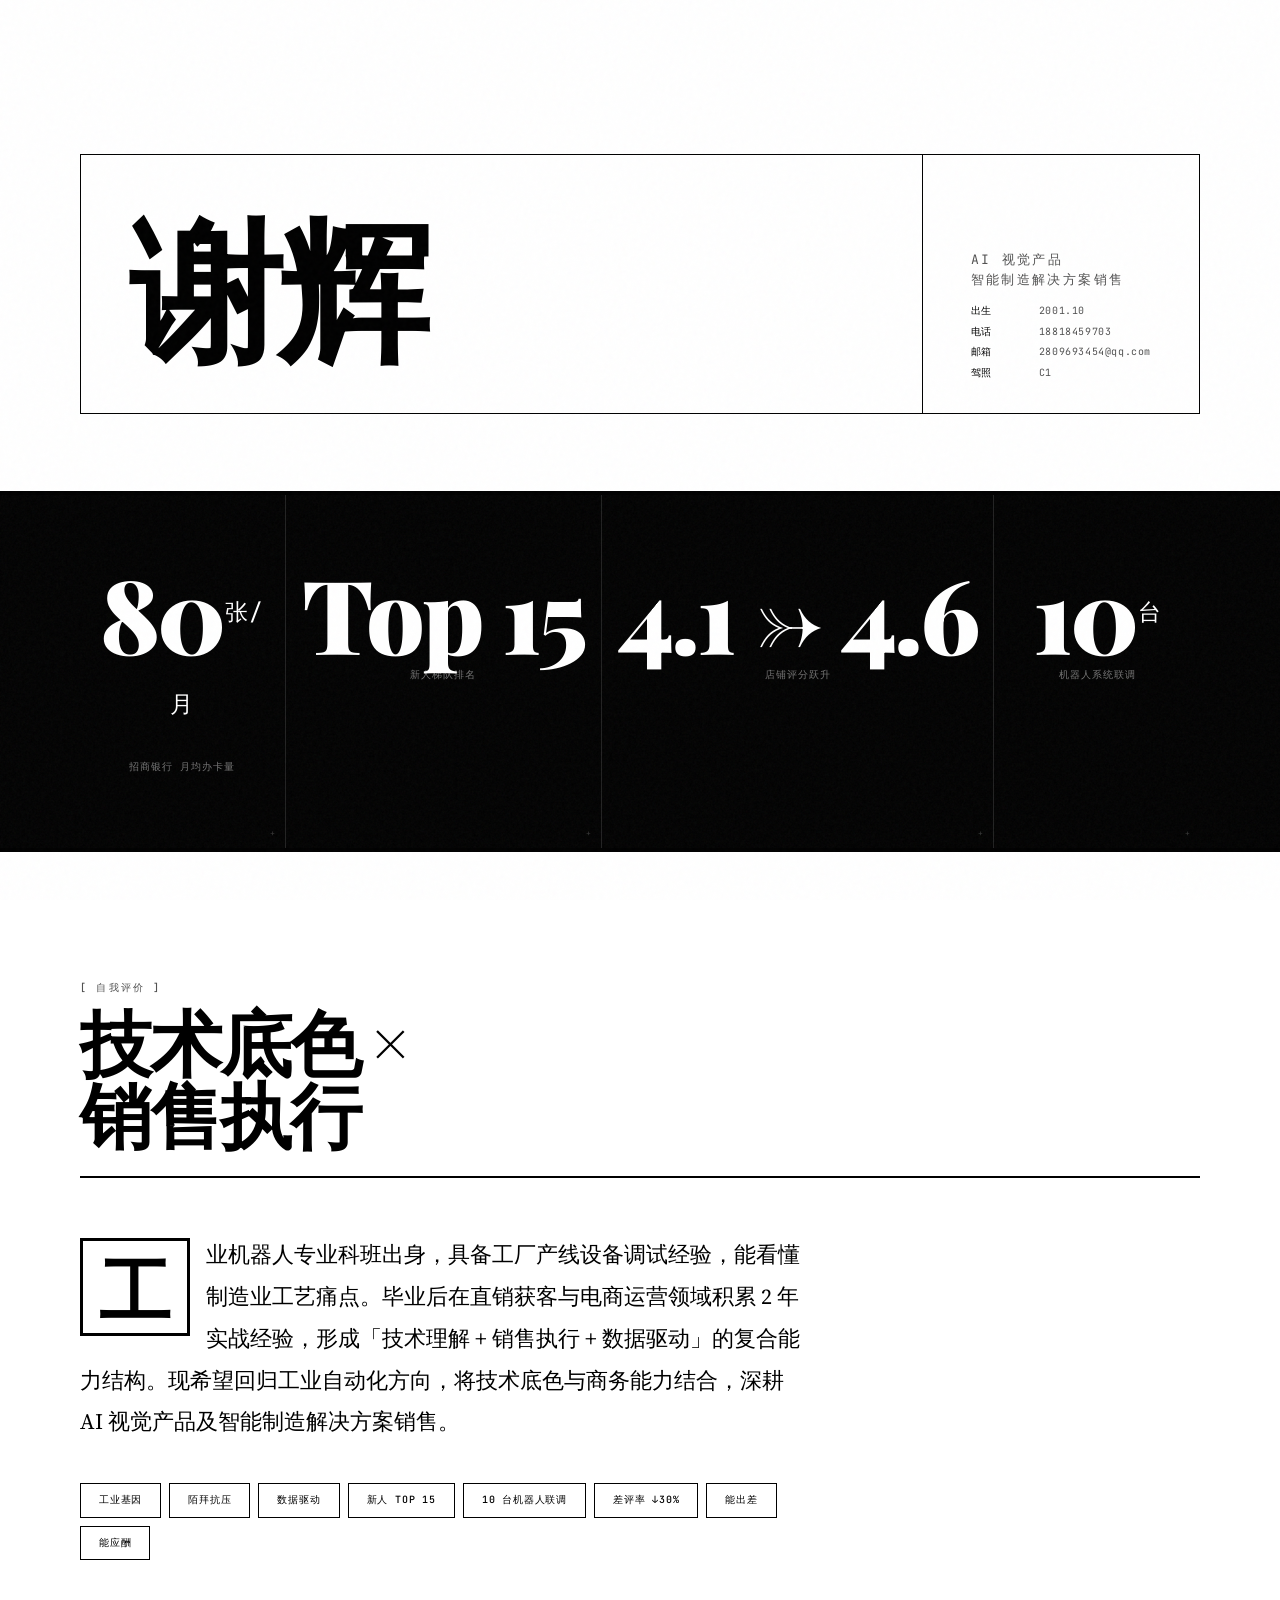
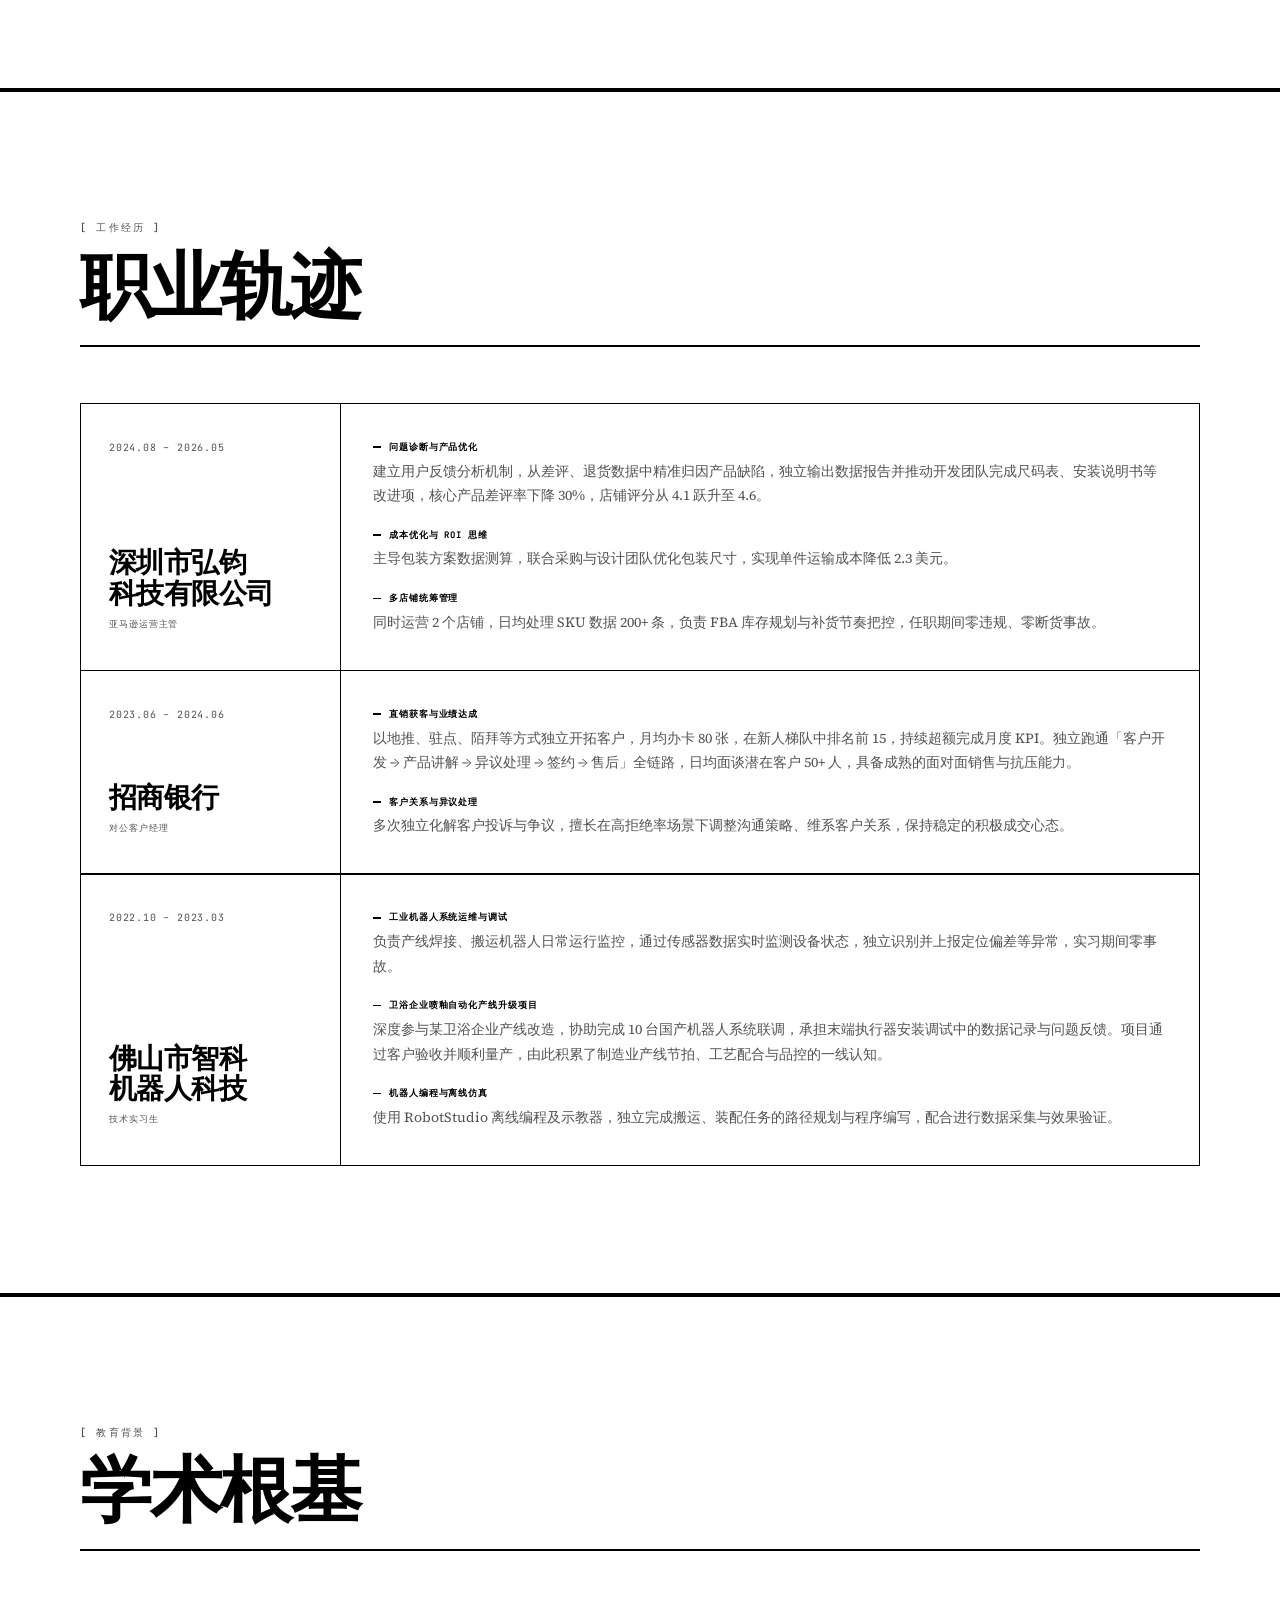
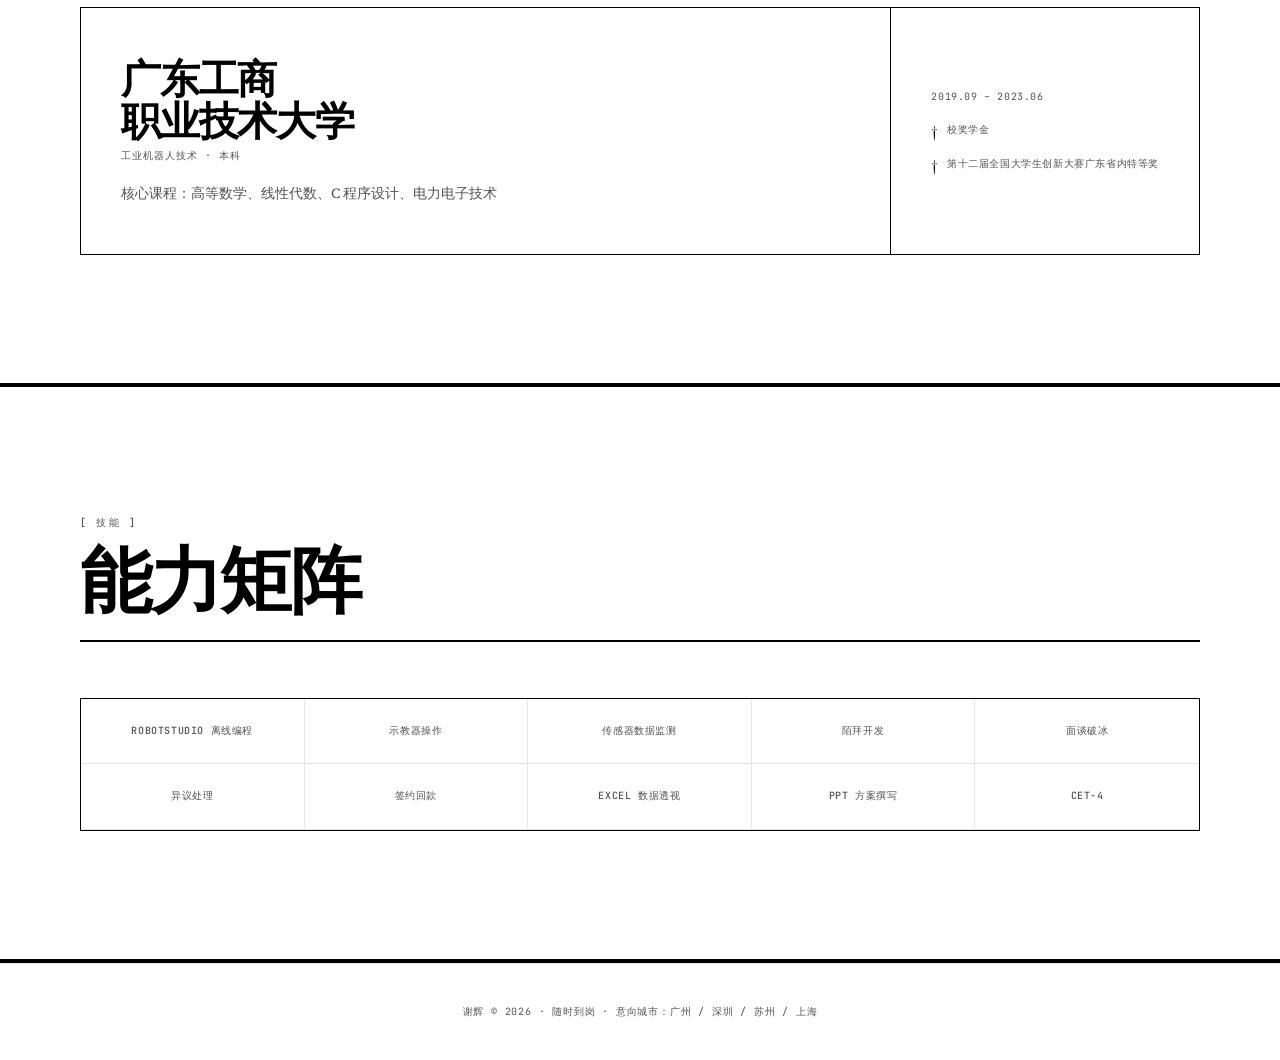
==== index.html @ 22ddda0a "Add portfolio site" ====
<!DOCTYPE html>
<html lang="zh-CN">
<head>
<meta charset="UTF-8">
<meta name="viewport" content="width=device-width, initial-scale=1.0">
<title>谢辉 — AI视觉产品 · 智能制造解决方案销售</title>
<meta name="description" content="谢辉 | 工业机器人技术专业，2年直销与电商运营经验，专注AI视觉产品及智能制造解决方案销售">
<link rel="preconnect" href="https://fonts.googleapis.com">
<link rel="preconnect" href="https://fonts.gstatic.com" crossorigin>
<link href="https://fonts.googleapis.com/css2?family=JetBrains+Mono:ital,wght@0,400;0,500;0,700;1,400&family=Playfair+Display:ital,wght@0,400;0,700;0,900;1,400;1,700;1,900&family=Source+Serif+4:ital,opsz,wght@0,8..60,400;0,8..60,600;0,8..60,700;1,8..60,400;1,8..60,700&display=swap" rel="stylesheet">
<style>
:root {
  --bg:        #FFFFFF;
  --fg:        #000000;
  --muted:     #F5F5F5;
  --muted-fg:  #525252;
  --border-lt: #E5E5E5;

  --font-display: "Playfair Display", Georgia, serif;
  --font-body:    "Source Serif 4", Georgia, serif;
  --font-mono:    "JetBrains Mono", monospace;

  --max-w: 76rem;
}

*, *::before, *::after { margin: 0; padding: 0; box-sizing: border-box; }

html { scroll-behavior: auto; background: var(--bg); }

body {
  font-family: var(--font-body);
  font-size: 16px;
  color: var(--fg);
  background: var(--bg);
  line-height: 1.65;
  -webkit-font-smoothing: antialiased;
  position: relative;
}

body::after {
  content: '';
  position: fixed;
  inset: 0;
  z-index: 99999;
  pointer-events: none;
  background-image: url("data:image/svg+xml,%3Csvg viewBox='0 0 256 256' xmlns='http://www.w3.org/2000/svg'%3E%3Cfilter id='n'%3E%3CfeTurbulence type='fractalNoise' baseFrequency='0.75' numOctaves='4' stitchTiles='stitch'/%3E%3C/filter%3E%3Crect width='100%25' height='100%25' filter='url(%23n)'/%3E%3C/svg%3E");
  opacity: 0.025;
}

.section-rule {
  border: none;
  height: 4px;
  background: var(--fg);
  margin: 0;
}

.container {
  max-width: var(--max-w);
  margin: 0 auto;
  padding: 0 clamp(20px, 4vw, 48px);
}

/* ============================================================
   HERO
   ============================================================ */
.hero {
  padding: clamp(80px, 12vw, 160px) 0 clamp(40px, 6vw, 80px);
  position: relative;
}

.hero-grid {
  display: grid;
  grid-template-columns: 1fr;
  gap: 0;
  align-items: end;
  border: 1px solid var(--fg);
}

@media (min-width: 768px) {
  .hero-grid { grid-template-columns: 1fr auto; }
}

.hero-name-block {
  padding: clamp(32px, 6vw, 64px) clamp(24px, 4vw, 48px);
  border-bottom: 1px solid var(--fg);
}

@media (min-width: 768px) {
  .hero-name-block {
    border-bottom: none;
    border-right: 1px solid var(--fg);
  }
}

.hero-name {
  font-family: var(--font-display);
  font-size: clamp(64px, 12vw, 180px);
  font-weight: 900;
  line-height: 0.85;
  letter-spacing: -0.04em;
  color: var(--fg);
}

.hero-meta-block {
  padding: clamp(20px, 3vw, 32px) clamp(24px, 4vw, 48px);
  display: flex;
  flex-direction: column;
  gap: 12px;
}

.hero-subtitle {
  font-family: var(--font-mono);
  font-size: clamp(11px, 1.2vw, 13px);
  font-weight: 400;
  letter-spacing: 0.18em;
  text-transform: uppercase;
  color: var(--muted-fg);
  line-height: 1.6;
}

.hero-contact-list {
  list-style: none;
  display: flex;
  flex-direction: column;
  gap: 4px;
  font-family: var(--font-mono);
  font-size: 10px;
  color: var(--muted-fg);
  letter-spacing: 0.06em;
}

.hero-contact-list li {
  display: flex;
  gap: 8px;
}

.hero-contact-list .label {
  color: var(--fg);
  font-weight: 500;
  min-width: 60px;
}

/* ============================================================
   INVERTED STATS
   ============================================================ */
.stats-section {
  background: var(--fg);
  color: #fff;
  position: relative;
  -webkit-print-color-adjust: exact;
  print-color-adjust: exact;
}

.stats-section::before {
  content: '';
  position: absolute;
  inset: 0;
  pointer-events: none;
  background-image: url("data:image/svg+xml,%3Csvg viewBox='0 0 256 256' xmlns='http://www.w3.org/2000/svg'%3E%3Cfilter id='n'%3E%3CfeTurbulence type='fractalNoise' baseFrequency='0.75' numOctaves='3' stitchTiles='stitch'/%3E%3C/filter%3E%3Crect width='100%25' height='100%25' filter='url(%23n)'/%3E%3C/svg%3E");
  opacity: 0.04;
}

.stats-section .container { position: relative; z-index: 1; }

.stats-grid {
  display: grid;
  grid-template-columns: 1fr 1fr;
}

@media (min-width: 768px) {
  .stats-grid { grid-template-columns: 1fr 1fr 1fr 1fr; }
}

.stat-cell {
  text-align: center;
  padding: clamp(40px, 8vw, 72px) 16px;
  border-right: 1px solid rgba(255,255,255,0.12);
  border-bottom: 1px solid rgba(255,255,255,0.12);
  position: relative;
}

.stat-cell:nth-child(2n) { border-right: none; }
@media (min-width: 768px) {
  .stat-cell:nth-child(2n) { border-right: 1px solid rgba(255,255,255,0.12); }
  .stat-cell:nth-child(4n) { border-right: none; }
}

.stat-cell:nth-child(n+3) { border-bottom: none; }
@media (min-width: 768px) {
  .stat-cell { border-bottom: none; }
}

.stat-value {
  font-family: var(--font-display);
  font-size: clamp(48px, 8vw, 120px);
  font-weight: 900;
  line-height: 0.9;
  letter-spacing: -0.03em;
}

.stat-value .unit {
  font-family: var(--font-mono);
  font-size: 0.22em;
  font-weight: 400;
  letter-spacing: 0.05em;
  vertical-align: super;
  margin-left: 2px;
}

.stat-label {
  font-family: var(--font-mono);
  font-size: 10px;
  letter-spacing: 0.1em;
  text-transform: uppercase;
  color: rgba(255,255,255,0.45);
  margin-top: 8px;
}

.stat-cell::after {
  content: '+';
  position: absolute;
  bottom: 8px;
  right: 10px;
  font-family: var(--font-mono);
  font-size: 8px;
  color: rgba(255,255,255,0.2);
}

/* ============================================================
   SECTION TITLES
   ============================================================ */
.section-kicker {
  font-family: var(--font-mono);
  font-size: 10px;
  font-weight: 500;
  letter-spacing: 0.22em;
  text-transform: uppercase;
  color: var(--muted-fg);
  margin-bottom: 8px;
}

.section-headline {
  font-family: var(--font-display);
  font-size: clamp(36px, 6vw, 72px);
  font-weight: 900;
  line-height: 1;
  letter-spacing: -0.03em;
  margin-bottom: clamp(32px, 5vw, 56px);
  padding-bottom: clamp(16px, 3vw, 28px);
  border-bottom: 2px solid var(--fg);
}

/* ============================================================
   SELF-EVALUATION
   ============================================================ */
.about-section {
  padding: clamp(60px, 10vw, 140px) 0;
  position: relative;
}

.about-text {
  font-family: var(--font-body);
  font-size: clamp(18px, 2.5vw, 22px);
  line-height: 1.9;
  max-width: 720px;
}

.boxed-dropcap::first-letter {
  float: left;
  font-family: var(--font-display);
  font-size: 72px;
  font-weight: 900;
  line-height: 1;
  padding: 10px 16px;
  margin-right: 16px;
  margin-top: 4px;
  margin-bottom: 0;
  border: 3px solid var(--fg);
  color: var(--fg);
  background: var(--bg);
}

.tag-grid {
  display: flex;
  flex-wrap: wrap;
  gap: 8px;
  margin-top: 40px;
  max-width: 720px;
}

.tag {
  font-family: var(--font-mono);
  font-size: 10px;
  font-weight: 500;
  letter-spacing: 0.08em;
  text-transform: uppercase;
  padding: 8px 18px;
  border: 1.5px solid var(--fg);
  color: var(--fg);
  background: var(--bg);
  border-radius: 0;
  transition: background 100ms, color 100ms;
  cursor: default;
}

.tag:hover {
  background: var(--fg);
  color: var(--bg);
}

/* ============================================================
   WORK EXPERIENCE
   ============================================================ */
.exp-section {
  padding: clamp(60px, 10vw, 140px) 0;
}

.exp-grid { display: flex; flex-direction: column; }

.exp-card {
  display: grid;
  grid-template-columns: 1fr;
  border: 1.5px solid var(--fg);
  margin-bottom: -1.5px;
  transition: background 100ms, color 100ms;
  cursor: default;
}

@media (min-width: 768px) {
  .exp-card { grid-template-columns: 200px 1fr; }
}

@media (min-width: 1024px) {
  .exp-card { grid-template-columns: 260px 1fr; }
}

.exp-card:hover {
  background: var(--fg);
  color: var(--bg);
}

.exp-sidebar {
  padding: clamp(24px, 4vw, 36px) clamp(20px, 3vw, 28px);
  border-bottom: 1.5px solid var(--fg);
  display: flex;
  flex-direction: column;
  justify-content: space-between;
  gap: 12px;
  transition: background 100ms, color 100ms, border-color 100ms;
}

@media (min-width: 768px) {
  .exp-sidebar {
    border-bottom: none;
    border-right: 1.5px solid var(--fg);
  }
}

.exp-card:hover .exp-sidebar {
  background: var(--fg);
  color: var(--bg);
  border-right-color: var(--bg);
}

.exp-date {
  font-family: var(--font-mono);
  font-size: 10px;
  letter-spacing: 0.08em;
  color: var(--muted-fg);
  transition: color 100ms;
}

.exp-card:hover .exp-date { color: var(--bg); }

.exp-company-name {
  font-family: var(--font-display);
  font-size: clamp(20px, 2.5vw, 28px);
  font-weight: 700;
  line-height: 1.1;
  letter-spacing: -0.02em;
  transition: color 100ms;
}

.exp-card:hover .exp-company-name { color: var(--bg); }

.exp-role-tag {
  font-family: var(--font-mono);
  font-size: 9px;
  font-weight: 500;
  letter-spacing: 0.1em;
  text-transform: uppercase;
  color: var(--muted-fg);
  transition: color 100ms;
}

.exp-card:hover .exp-role-tag { color: var(--bg); }

.exp-body {
  padding: clamp(24px, 4vw, 36px) clamp(20px, 3vw, 32px);
  display: flex;
  flex-direction: column;
  gap: 20px;
}

.exp-block-label {
  font-family: var(--font-mono);
  font-size: 9px;
  font-weight: 700;
  letter-spacing: 0.1em;
  text-transform: uppercase;
  color: var(--fg);
  margin-bottom: 4px;
  display: flex;
  align-items: center;
  gap: 8px;
  transition: color 100ms;
}

.exp-block-label::before {
  content: '';
  display: inline-block;
  width: 8px;
  height: 1.5px;
  background: var(--fg);
  transition: background 100ms;
}

.exp-card:hover .exp-block-label,
.exp-card:hover .exp-block-label::before {
  color: var(--bg);
  background: var(--bg);
}

.exp-block-text {
  font-family: var(--font-body);
  font-size: 14px;
  line-height: 1.75;
  color: var(--muted-fg);
  transition: color 100ms;
}

.exp-card:hover .exp-block-text { color: var(--bg); }

/* ============================================================
   EDUCATION
   ============================================================ */
.edu-section {
  padding: clamp(60px, 10vw, 140px) 0;
  position: relative;
}

.edu-card {
  border: 1.5px solid var(--fg);
  display: grid;
  grid-template-columns: 1fr;
}

@media (min-width: 768px) {
  .edu-card { grid-template-columns: 1fr auto; }
}

.edu-body {
  padding: clamp(28px, 5vw, 48px) clamp(24px, 4vw, 40px);
}

.edu-school {
  font-family: var(--font-display);
  font-size: clamp(24px, 4vw, 40px);
  font-weight: 900;
  line-height: 1.05;
  letter-spacing: -0.03em;
}

.edu-major-tag {
  font-family: var(--font-mono);
  font-size: 10px;
  font-weight: 500;
  letter-spacing: 0.1em;
  text-transform: uppercase;
  color: var(--muted-fg);
  margin-top: 8px;
}

.edu-details {
  font-family: var(--font-body);
  font-size: 14px;
  color: var(--muted-fg);
  margin-top: 16px;
  line-height: 1.8;
}

.edu-sidebar {
  padding: clamp(28px, 5vw, 48px) clamp(24px, 4vw, 40px);
  border-top: 1.5px solid var(--fg);
  display: flex;
  flex-direction: column;
  justify-content: center;
  gap: 16px;
  font-family: var(--font-mono);
  font-size: 10px;
  letter-spacing: 0.06em;
  color: var(--muted-fg);
}

@media (min-width: 768px) {
  .edu-sidebar {
    border-top: none;
    border-left: 1.5px solid var(--fg);
  }
}

.edu-sidebar .honor {
  display: flex;
  align-items: flex-start;
  gap: 8px;
}

.edu-sidebar .honor::before {
  content: '\2020';
  font-family: var(--font-display);
  font-size: 18px;
  font-weight: 700;
  color: var(--fg);
  line-height: 1;
}

/* ============================================================
   SKILLS
   ============================================================ */
.skills-section {
  padding: clamp(60px, 10vw, 140px) 0;
}

.skills-matrix {
  display: grid;
  grid-template-columns: 1fr 1fr;
  border: 1.5px solid var(--fg);
}

@media (min-width: 640px) {
  .skills-matrix { grid-template-columns: 1fr 1fr 1fr; }
}

@media (min-width: 1024px) {
  .skills-matrix { grid-template-columns: 1fr 1fr 1fr 1fr 1fr; }
}

.skill-item {
  font-family: var(--font-mono);
  font-size: 10px;
  font-weight: 500;
  letter-spacing: 0.06em;
  text-transform: uppercase;
  text-align: center;
  padding: clamp(16px, 3vw, 24px) 8px;
  border-right: 1px solid var(--border-lt);
  border-bottom: 1px solid var(--border-lt);
  transition: background 100ms, color 100ms;
  cursor: default;
  color: var(--muted-fg);
}

.skill-item:nth-child(2n) { border-right: none; }
@media (min-width: 640px) {
  .skill-item:nth-child(2n) { border-right: 1px solid var(--border-lt); }
  .skill-item:nth-child(3n) { border-right: none; }
}
@media (min-width: 1024px) {
  .skill-item:nth-child(3n) { border-right: 1px solid var(--border-lt); }
  .skill-item:nth-child(5n) { border-right: none; }
}

.skill-item:hover {
  background: var(--fg);
  color: var(--bg);
}

/* ============================================================
   FOOTER
   ============================================================ */
.site-footer {
  padding: clamp(24px, 4vw, 40px) 0;
  text-align: center;
  font-family: var(--font-mono);
  font-size: 10px;
  color: var(--muted-fg);
  letter-spacing: 0.08em;
  border-top: 1px solid var(--border-lt);
}

/* ============================================================
   RESPONSIVE
   ============================================================ */
@media (max-width: 767px) {
  .hero-name { font-size: clamp(48px, 16vw, 80px); }
  .stat-value { font-size: clamp(36px, 10vw, 56px); }
  .section-headline { font-size: clamp(28px, 8vw, 48px); }
  .boxed-dropcap::first-letter { font-size: 52px; padding: 6px 12px; }
}

/* ============================================================
   FOCUS STATES
   ============================================================ */
a:focus-visible,
button:focus-visible {
  outline: 3px solid var(--fg);
  outline-offset: 3px;
}

/* ============================================================
   PRINT
   ============================================================ */
@media print {
  @page { margin: 14mm 12mm; size: A4; }

  body { font-size: 10px; line-height: 1.5; }
  body::after { display: none; }
  .stats-section::before { display: none; }
  .stats-section { background: #000; color: #fff; -webkit-print-color-adjust: exact; print-color-adjust: exact; }

  .hero { padding: 16px 0; }
  .hero-name { font-size: 42px; }
  .hero-grid { border: 1px solid #000; }
  .hero-subtitle { font-size: 9px; }

  section { padding: 16px 0; }
  .section-rule { height: 2px; }
  .section-headline { font-size: 24px; margin-bottom: 16px; padding-bottom: 8px; }

  .stat-value { font-size: 32px !important; }
  .stat-cell { padding: 16px 8px; }
  .stat-label { font-size: 7px; }

  .about-text { font-size: 12px; max-width: 100%; }
  .boxed-dropcap::first-letter { font-size: 36px; padding: 5px 8px; }

  .exp-card { grid-template-columns: 160px 1fr; }
  .exp-sidebar { padding: 14px; }
  .exp-body { padding: 14px; gap: 10px; }
  .exp-company-name { font-size: 16px; }
  .exp-block-text { font-size: 10px; }
  .exp-block-label { font-size: 7px; }
  .exp-date { font-size: 8px; }

  .edu-card { grid-template-columns: 1fr auto; }
  .edu-body { padding: 14px; }
  .edu-school { font-size: 20px; }
  .edu-details { font-size: 10px; }
  .edu-sidebar { padding: 14px; font-size: 8px; }

  .skills-matrix { grid-template-columns: repeat(5, 1fr); }
  .skill-item { font-size: 7px; padding: 8px 4px; }

  .site-footer { padding: 10px 0; font-size: 7px; }

  .exp-card, .edu-card, .hero-grid, .stat-cell { page-break-inside: avoid; }
  .section-rule { page-break-after: avoid; }

  .exp-card:hover, .exp-card:hover * { background: #fff; color: #000; }
  .tag:hover { background: #fff; color: #000; }
  .skill-item:hover { background: #fff; color: #525252; }
  .exp-card:hover .exp-block-label::before { background: #000; }
}
</style>
</head>
<body>

<header class="hero">
  <div class="container">
    <div class="hero-grid">
      <div class="hero-name-block">
        <h1 class="hero-name">谢辉</h1>
      </div>
      <div class="hero-meta-block">
        <p class="hero-subtitle">AI 视觉产品<br>智能制造解决方案销售</p>
        <ul class="hero-contact-list">
          <li><span class="label">出生</span> 2001.10</li>
          <li><span class="label">电话</span> 18818459703</li>
          <li><span class="label">邮箱</span> 2809693454@qq.com</li>
          <li><span class="label">驾照</span> C1</li>
        </ul>
      </div>
    </div>
  </div>
</header>

<hr class="section-rule">

<section class="stats-section">
  <div class="container">
    <div class="stats-grid">
      <div class="stat-cell">
        <div class="stat-value">80<span class="unit">张/月</span></div>
        <div class="stat-label">招商银行 月均办卡量</div>
      </div>
      <div class="stat-cell">
        <div class="stat-value">Top&nbsp;15</div>
        <div class="stat-label">新人梯队排名</div>
      </div>
      <div class="stat-cell">
        <div class="stat-value">4.1&nbsp;&rarr;&nbsp;4.6</div>
        <div class="stat-label">店铺评分跃升</div>
      </div>
      <div class="stat-cell">
        <div class="stat-value">10<span class="unit">台</span></div>
        <div class="stat-label">机器人系统联调</div>
      </div>
    </div>
  </div>
</section>

<hr class="section-rule">

<section class="about-section">
  <div class="container">
    <div class="section-kicker">[ 自我评价 ]</div>
    <h2 class="section-headline">技术底色 &times;<br>销售执行</h2>
    <p class="about-text boxed-dropcap">
      工业机器人专业科班出身，具备工厂产线设备调试经验，能看懂制造业工艺痛点。毕业后在直销获客与电商运营领域积累 2 年实战经验，形成「技术理解 + 销售执行 + 数据驱动」的复合能力结构。现希望回归工业自动化方向，将技术底色与商务能力结合，深耕 AI 视觉产品及智能制造解决方案销售。
    </p>
    <div class="tag-grid">
      <span class="tag">工业基因</span>
      <span class="tag">陌拜抗压</span>
      <span class="tag">数据驱动</span>
      <span class="tag">新人 Top 15</span>
      <span class="tag">10 台机器人联调</span>
      <span class="tag">差评率 &darr;30%</span>
      <span class="tag">能出差</span>
      <span class="tag">能应酬</span>
    </div>
  </div>
</section>

<hr class="section-rule">

<section class="exp-section">
  <div class="container">
    <div class="section-kicker">[ 工作经历 ]</div>
    <h2 class="section-headline">职业轨迹</h2>
    <div class="exp-grid">

      <article class="exp-card">
        <div class="exp-sidebar">
          <span class="exp-date">2024.08 &ndash; 2026.05</span>
          <div>
            <h3 class="exp-company-name">深圳市弘钧<br>科技有限公司</h3>
            <span class="exp-role-tag">亚马逊运营主管</span>
          </div>
        </div>
        <div class="exp-body">
          <div class="exp-block">
            <div class="exp-block-label">问题诊断与产品优化</div>
            <p class="exp-block-text">建立用户反馈分析机制，从差评、退货数据中精准归因产品缺陷，独立输出数据报告并推动开发团队完成尺码表、安装说明书等改进项，核心产品差评率下降 30%，店铺评分从 4.1 跃升至 4.6。</p>
          </div>
          <div class="exp-block">
            <div class="exp-block-label">成本优化与 ROI 思维</div>
            <p class="exp-block-text">主导包装方案数据测算，联合采购与设计团队优化包装尺寸，实现单件运输成本降低 2.3 美元。</p>
          </div>
          <div class="exp-block">
            <div class="exp-block-label">多店铺统筹管理</div>
            <p class="exp-block-text">同时运营 2 个店铺，日均处理 SKU 数据 200+ 条，负责 FBA 库存规划与补货节奏把控，任职期间零违规、零断货事故。</p>
          </div>
        </div>
      </article>

      <article class="exp-card">
        <div class="exp-sidebar">
          <span class="exp-date">2023.06 &ndash; 2024.06</span>
          <div>
            <h3 class="exp-company-name">招商银行</h3>
            <span class="exp-role-tag">对公客户经理</span>
          </div>
        </div>
        <div class="exp-body">
          <div class="exp-block">
            <div class="exp-block-label">直销获客与业绩达成</div>
            <p class="exp-block-text">以地推、驻点、陌拜等方式独立开拓客户，月均办卡 80 张，在新人梯队中排名前 15，持续超额完成月度 KPI。独立跑通「客户开发 &rarr; 产品讲解 &rarr; 异议处理 &rarr; 签约 &rarr; 售后」全链路，日均面谈潜在客户 50+ 人，具备成熟的面对面销售与抗压能力。</p>
          </div>
          <div class="exp-block">
            <div class="exp-block-label">客户关系与异议处理</div>
            <p class="exp-block-text">多次独立化解客户投诉与争议，擅长在高拒绝率场景下调整沟通策略、维系客户关系，保持稳定的积极成交心态。</p>
          </div>
        </div>
      </article>

      <article class="exp-card">
        <div class="exp-sidebar">
          <span class="exp-date">2022.10 &ndash; 2023.03</span>
          <div>
            <h3 class="exp-company-name">佛山市智科<br>机器人科技</h3>
            <span class="exp-role-tag">技术实习生</span>
          </div>
        </div>
        <div class="exp-body">
          <div class="exp-block">
            <div class="exp-block-label">工业机器人系统运维与调试</div>
            <p class="exp-block-text">负责产线焊接、搬运机器人日常运行监控，通过传感器数据实时监测设备状态，独立识别并上报定位偏差等异常，实习期间零事故。</p>
          </div>
          <div class="exp-block">
            <div class="exp-block-label">卫浴企业喷釉自动化产线升级项目</div>
            <p class="exp-block-text">深度参与某卫浴企业产线改造，协助完成 10 台国产机器人系统联调，承担末端执行器安装调试中的数据记录与问题反馈。项目通过客户验收并顺利量产，由此积累了制造业产线节拍、工艺配合与品控的一线认知。</p>
          </div>
          <div class="exp-block">
            <div class="exp-block-label">机器人编程与离线仿真</div>
            <p class="exp-block-text">使用 RobotStudio 离线编程及示教器，独立完成搬运、装配任务的路径规划与程序编写，配合进行数据采集与效果验证。</p>
          </div>
        </div>
      </article>

    </div>
  </div>
</section>

<hr class="section-rule">

<section class="edu-section">
  <div class="container">
    <div class="section-kicker">[ 教育背景 ]</div>
    <h2 class="section-headline">学术根基</h2>
    <div class="edu-card">
      <div class="edu-body">
        <h3 class="edu-school">广东工商<br>职业技术大学</h3>
        <p class="edu-major-tag">工业机器人技术 &middot; 本科</p>
        <p class="edu-details">
          核心课程：高等数学、线性代数、C 程序设计、电力电子技术
        </p>
      </div>
      <div class="edu-sidebar">
        <span>2019.09 &ndash; 2023.06</span>
        <div class="honor">校奖学金</div>
        <div class="honor">第十二届全国大学生创新大赛广东省内特等奖</div>
      </div>
    </div>
  </div>
</section>

<hr class="section-rule">

<section class="skills-section">
  <div class="container">
    <div class="section-kicker">[ 技能 ]</div>
    <h2 class="section-headline">能力矩阵</h2>
    <div class="skills-matrix">
      <span class="skill-item">RobotStudio 离线编程</span>
      <span class="skill-item">示教器操作</span>
      <span class="skill-item">传感器数据监测</span>
      <span class="skill-item">陌拜开发</span>
      <span class="skill-item">面谈破冰</span>
      <span class="skill-item">异议处理</span>
      <span class="skill-item">签约回款</span>
      <span class="skill-item">Excel 数据透视</span>
      <span class="skill-item">PPT 方案撰写</span>
      <span class="skill-item">CET-4</span>
    </div>
  </div>
</section>

<hr class="section-rule">

<footer class="site-footer">
  <div class="container">
    谢辉 &copy; 2026 &middot; 随时到岗 &middot; 意向城市：广州 / 深圳 / 苏州 / 上海
  </div>
</footer>

</body>
</html>
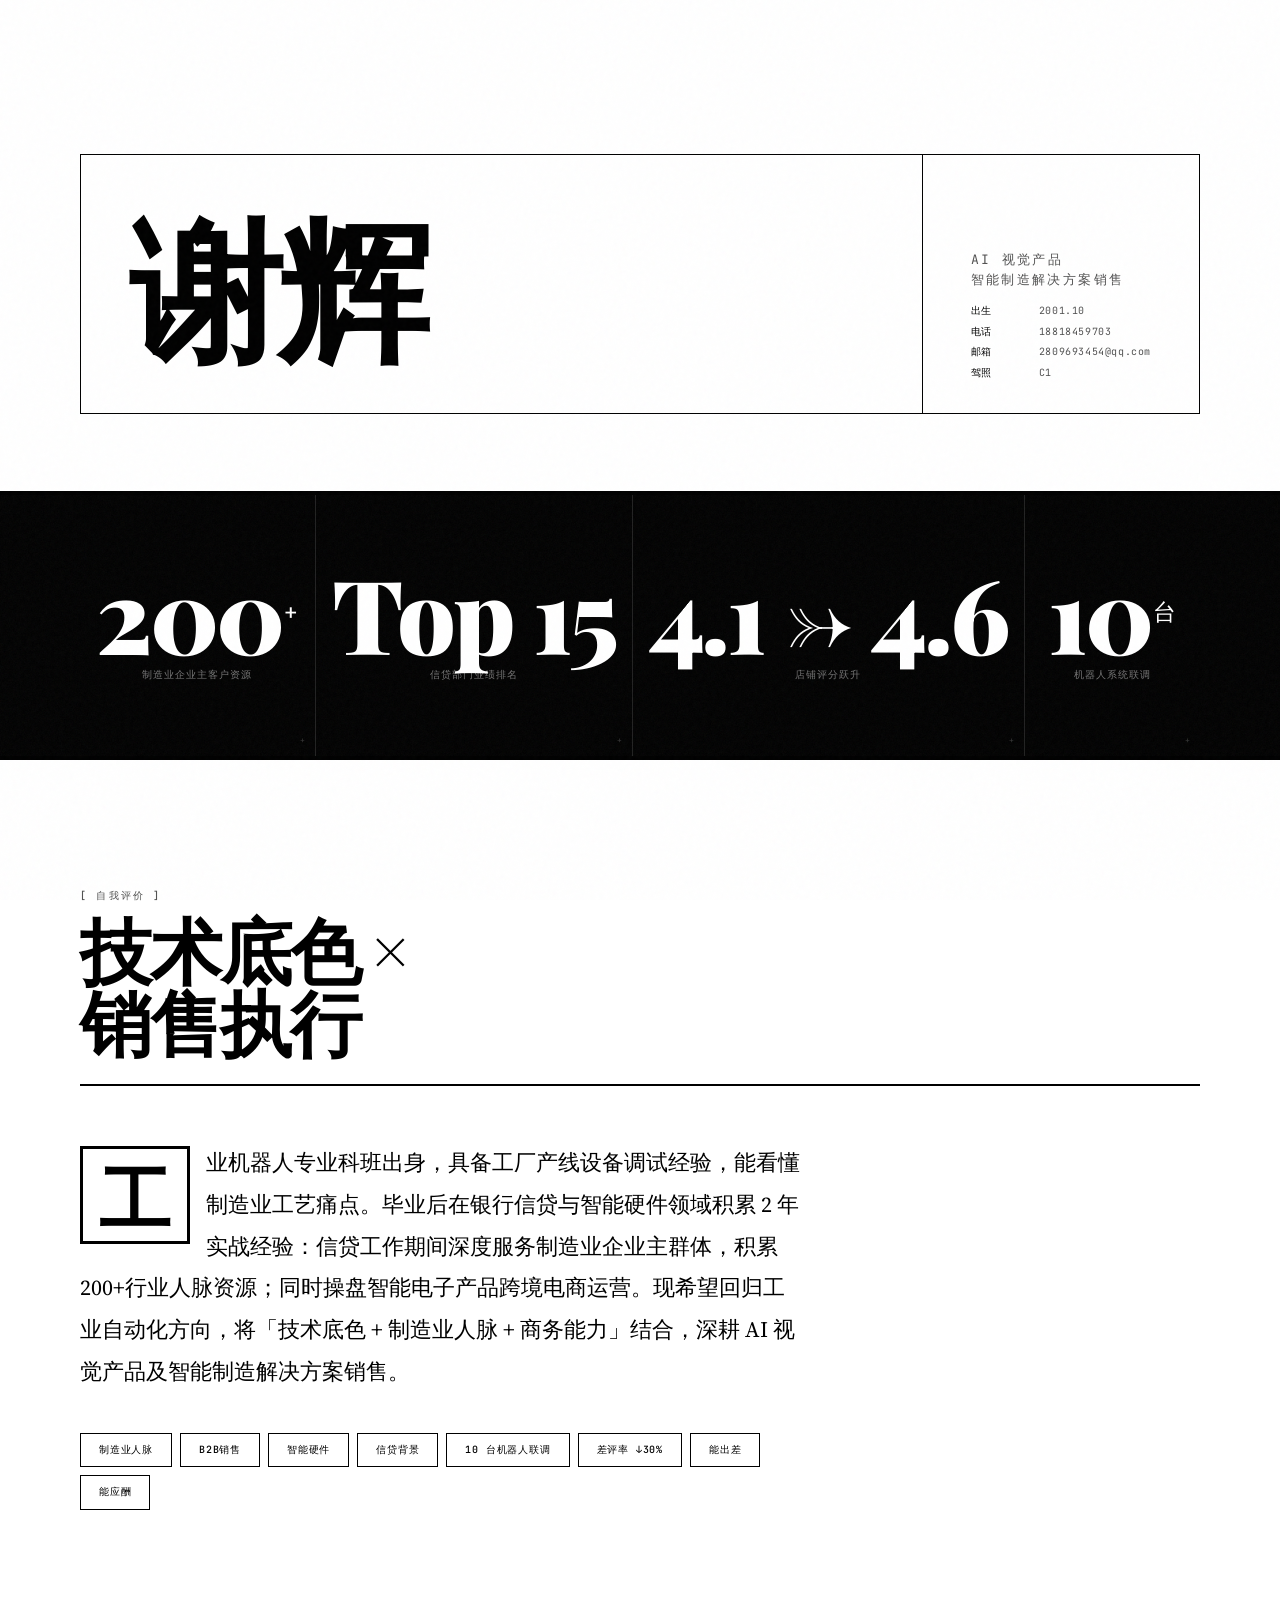
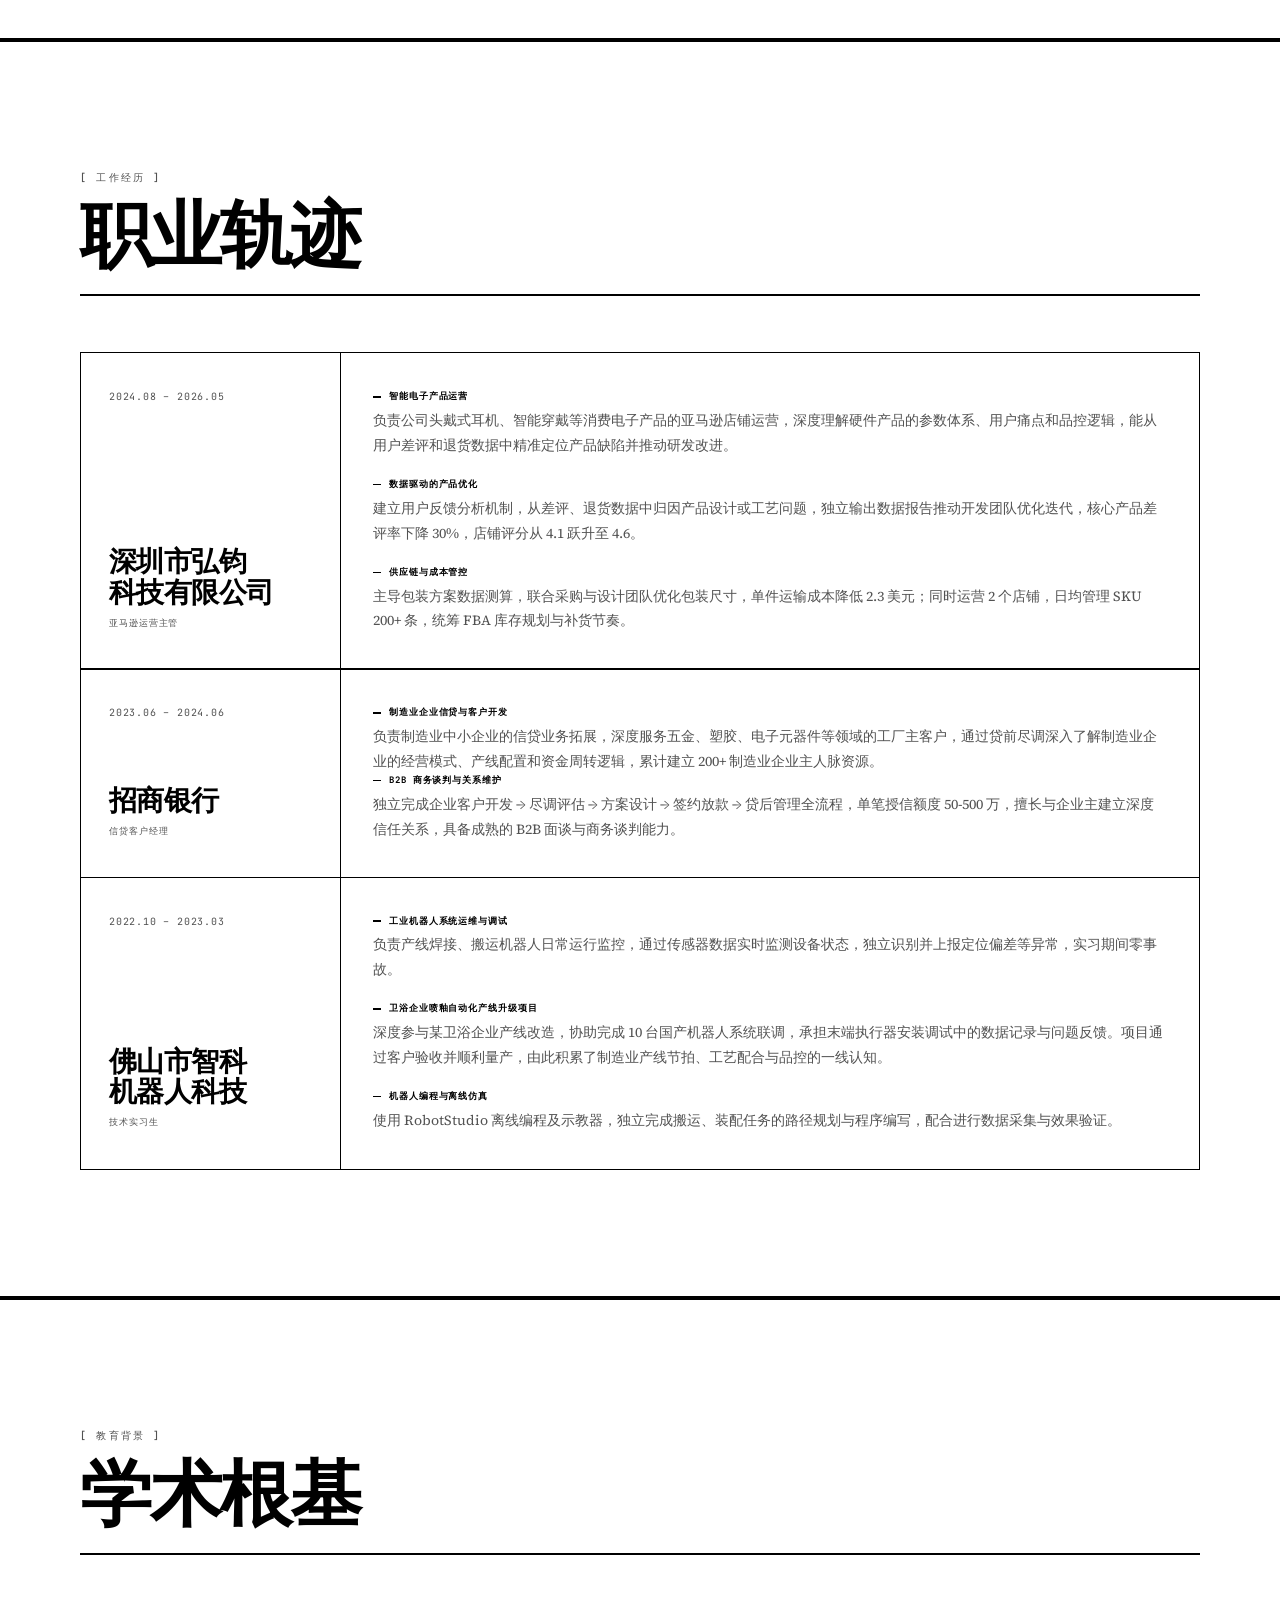
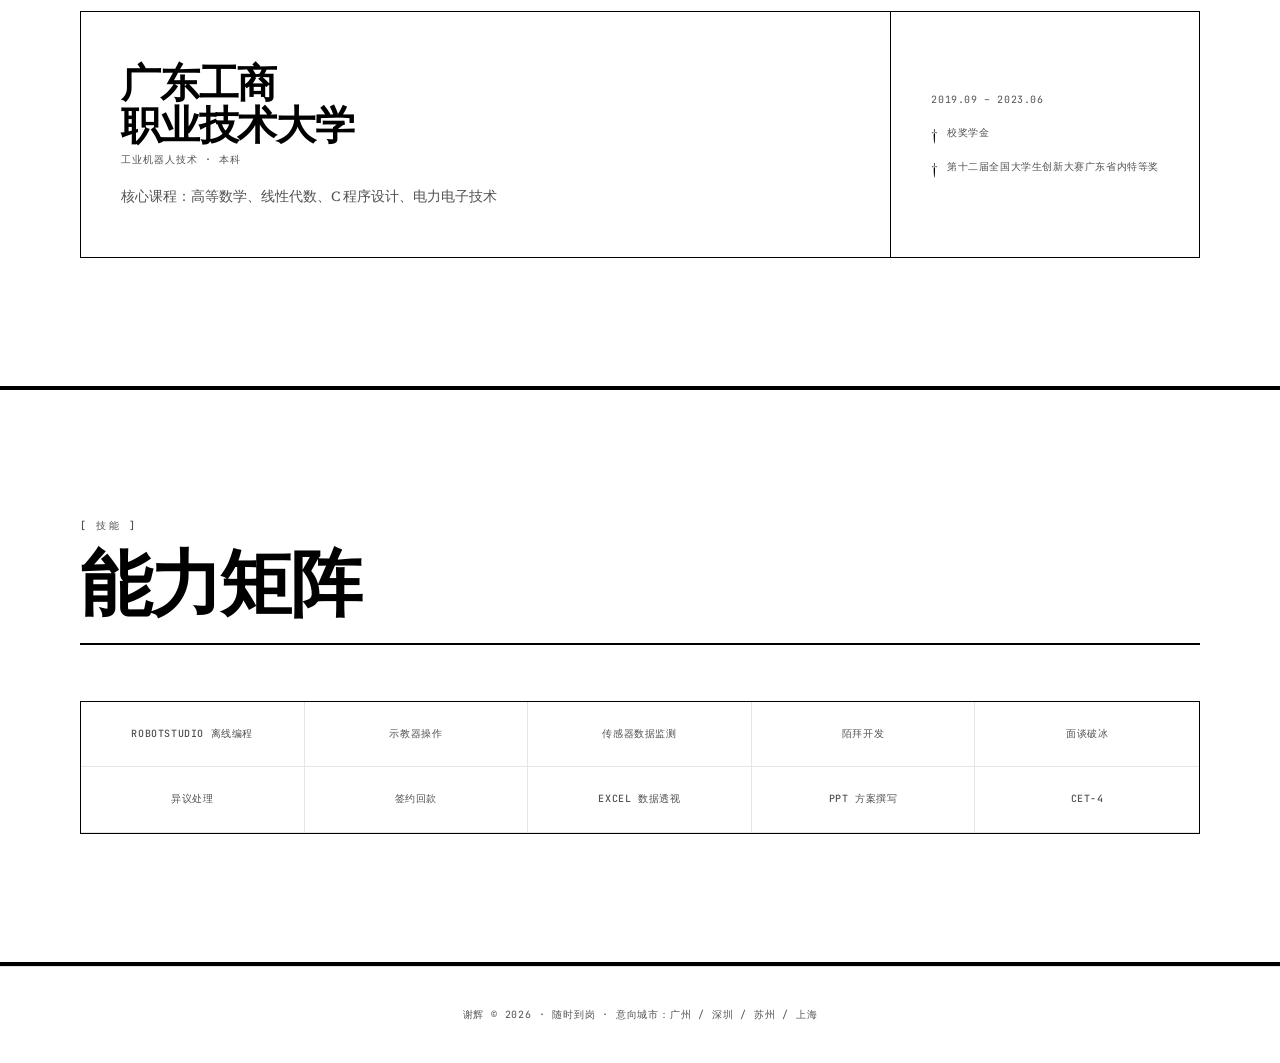
==== commit 101b779b: "Update: credit lending + smart electronics experience" ====
--- a/index.html
+++ b/index.html
@@ -4,7 +4,7 @@
 <meta charset="UTF-8">
 <meta name="viewport" content="width=device-width, initial-scale=1.0">
 <title>谢辉 — AI视觉产品 · 智能制造解决方案销售</title>
-<meta name="description" content="谢辉 | 工业机器人技术专业，2年直销与电商运营经验，专注AI视觉产品及智能制造解决方案销售">
+<meta name="description" content="谢辉 | 工业机器人专业，信贷+智能硬件+制造业人脉，专注AI视觉产品及智能制造解决方案销售">
 <link rel="preconnect" href="https://fonts.googleapis.com">
 <link rel="preconnect" href="https://fonts.gstatic.com" crossorigin>
 <link href="https://fonts.googleapis.com/css2?family=JetBrains+Mono:ital,wght@0,400;0,500;0,700;1,400&family=Playfair+Display:ital,wght@0,400;0,700;0,900;1,400;1,700;1,900&family=Source+Serif+4:ital,opsz,wght@0,8..60,400;0,8..60,600;0,8..60,700;1,8..60,400;1,8..60,700&display=swap" rel="stylesheet">
@@ -690,12 +690,12 @@
   <div class="container">
     <div class="stats-grid">
       <div class="stat-cell">
-        <div class="stat-value">80<span class="unit">张/月</span></div>
-        <div class="stat-label">招商银行 月均办卡量</div>
+        <div class="stat-value">200<span class="unit">+</span></div>
+        <div class="stat-label">制造业企业主客户资源</div>
       </div>
       <div class="stat-cell">
         <div class="stat-value">Top&nbsp;15</div>
-        <div class="stat-label">新人梯队排名</div>
+        <div class="stat-label">信贷部门业绩排名</div>
       </div>
       <div class="stat-cell">
         <div class="stat-value">4.1&nbsp;&rarr;&nbsp;4.6</div>
@@ -716,13 +716,13 @@
     <div class="section-kicker">[ 自我评价 ]</div>
     <h2 class="section-headline">技术底色 &times;<br>销售执行</h2>
     <p class="about-text boxed-dropcap">
-      工业机器人专业科班出身，具备工厂产线设备调试经验，能看懂制造业工艺痛点。毕业后在直销获客与电商运营领域积累 2 年实战经验，形成「技术理解 + 销售执行 + 数据驱动」的复合能力结构。现希望回归工业自动化方向，将技术底色与商务能力结合，深耕 AI 视觉产品及智能制造解决方案销售。
+      工业机器人专业科班出身，具备工厂产线设备调试经验，能看懂制造业工艺痛点。毕业后在银行信贷与智能硬件领域积累 2 年实战经验：信贷工作期间深度服务制造业企业主群体，积累200+行业人脉资源；同时操盘智能电子产品跨境电商运营。现希望回归工业自动化方向，将「技术底色 + 制造业人脉 + 商务能力」结合，深耕 AI 视觉产品及智能制造解决方案销售。
     </p>
     <div class="tag-grid">
-      <span class="tag">工业基因</span>
-      <span class="tag">陌拜抗压</span>
-      <span class="tag">数据驱动</span>
-      <span class="tag">新人 Top 15</span>
+      <span class="tag">制造业人脉</span>
+      <span class="tag">B2B销售</span>
+      <span class="tag">智能硬件</span>
+      <span class="tag">信贷背景</span>
       <span class="tag">10 台机器人联调</span>
       <span class="tag">差评率 &darr;30%</span>
       <span class="tag">能出差</span>
@@ -749,16 +749,16 @@
         </div>
         <div class="exp-body">
           <div class="exp-block">
-            <div class="exp-block-label">问题诊断与产品优化</div>
-            <p class="exp-block-text">建立用户反馈分析机制，从差评、退货数据中精准归因产品缺陷，独立输出数据报告并推动开发团队完成尺码表、安装说明书等改进项，核心产品差评率下降 30%，店铺评分从 4.1 跃升至 4.6。</p>
+            <div class="exp-block-label">智能电子产品运营</div>
+            <p class="exp-block-text">负责公司头戴式耳机、智能穿戴等消费电子产品的亚马逊店铺运营，深度理解硬件产品的参数体系、用户痛点和品控逻辑，能从用户差评和退货数据中精准定位产品缺陷并推动研发改进。</p>
           </div>
           <div class="exp-block">
-            <div class="exp-block-label">成本优化与 ROI 思维</div>
-            <p class="exp-block-text">主导包装方案数据测算，联合采购与设计团队优化包装尺寸，实现单件运输成本降低 2.3 美元。</p>
+            <div class="exp-block-label">数据驱动的产品优化</div>
+            <p class="exp-block-text">建立用户反馈分析机制，从差评、退货数据中归因产品设计或工艺问题，独立输出数据报告推动开发团队优化迭代，核心产品差评率下降 30%，店铺评分从 4.1 跃升至 4.6。</p>
           </div>
           <div class="exp-block">
-            <div class="exp-block-label">多店铺统筹管理</div>
-            <p class="exp-block-text">同时运营 2 个店铺，日均处理 SKU 数据 200+ 条，负责 FBA 库存规划与补货节奏把控，任职期间零违规、零断货事故。</p>
+            <div class="exp-block-label">供应链与成本管控</div>
+            <p class="exp-block-text">主导包装方案数据测算，联合采购与设计团队优化包装尺寸，单件运输成本降低 2.3 美元；同时运营 2 个店铺，日均管理 SKU 200+ 条，统筹 FBA 库存规划与补货节奏。</p>
           </div>
         </div>
       </article>
@@ -768,17 +768,16 @@
           <span class="exp-date">2023.06 &ndash; 2024.06</span>
           <div>
             <h3 class="exp-company-name">招商银行</h3>
-            <span class="exp-role-tag">对公客户经理</span>
+            <span class="exp-role-tag">信贷客户经理</span>
           </div>
         </div>
         <div class="exp-body">
           <div class="exp-block">
-            <div class="exp-block-label">直销获客与业绩达成</div>
-            <p class="exp-block-text">以地推、驻点、陌拜等方式独立开拓客户，月均办卡 80 张，在新人梯队中排名前 15，持续超额完成月度 KPI。独立跑通「客户开发 &rarr; 产品讲解 &rarr; 异议处理 &rarr; 签约 &rarr; 售后」全链路，日均面谈潜在客户 50+ 人，具备成熟的面对面销售与抗压能力。</p>
-          </div>
+            <div class="exp-block-label">制造业企业信贷与客户开发</div>
+            <p class="exp-block-text">负责制造业中小企业的信贷业务拓展，深度服务五金、塑胶、电子元器件等领域的工厂主客户，通过贷前尽调深入了解制造业企业的经营模式、产线配置和资金周转逻辑，累计建立 200+ 制造业企业主人脉资源。</p>
           <div class="exp-block">
-            <div class="exp-block-label">客户关系与异议处理</div>
-            <p class="exp-block-text">多次独立化解客户投诉与争议，擅长在高拒绝率场景下调整沟通策略、维系客户关系，保持稳定的积极成交心态。</p>
+            <div class="exp-block-label">B2B 商务谈判与关系维护</div>
+            <p class="exp-block-text">独立完成企业客户开发 &rarr; 尽调评估 &rarr; 方案设计 &rarr; 签约放款 &rarr; 贷后管理全流程，单笔授信额度 50-500 万，擅长与企业主建立深度信任关系，具备成熟的 B2B 面谈与商务谈判能力。</p>
           </div>
         </div>
       </article>
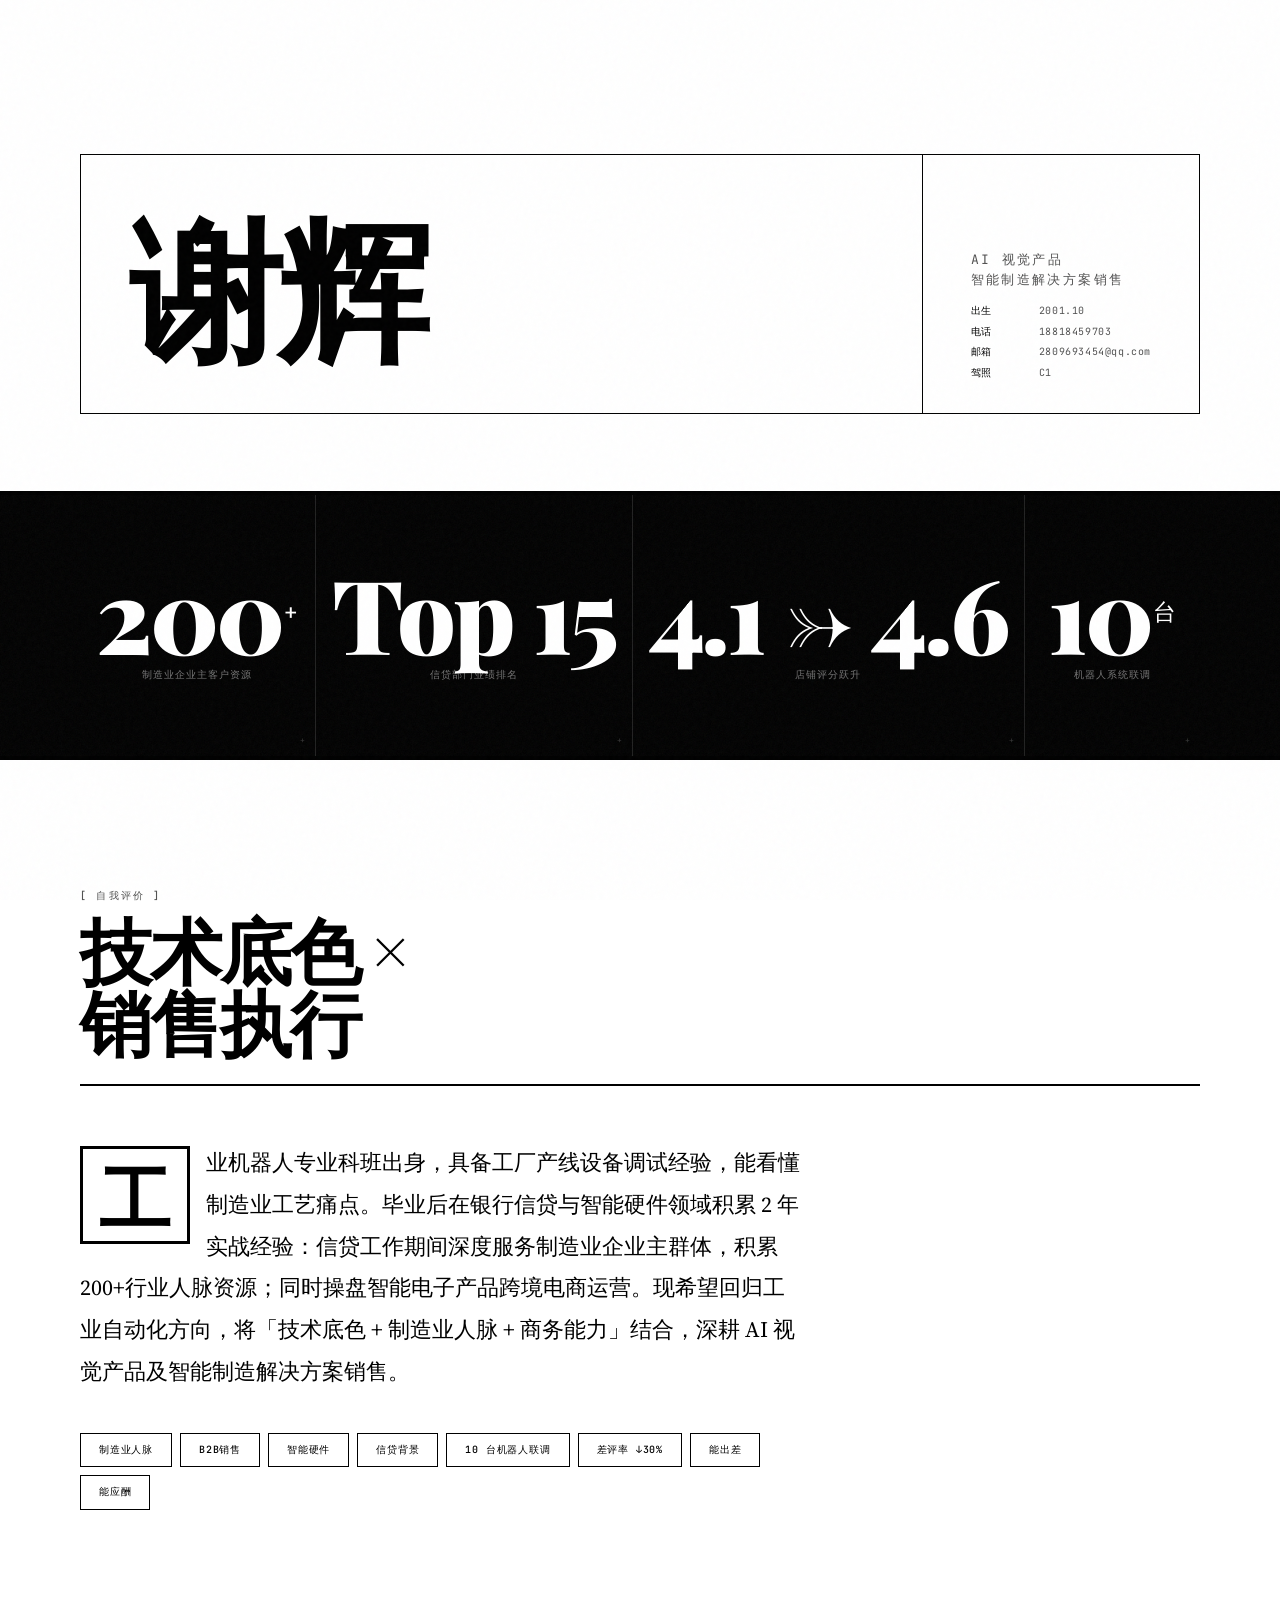
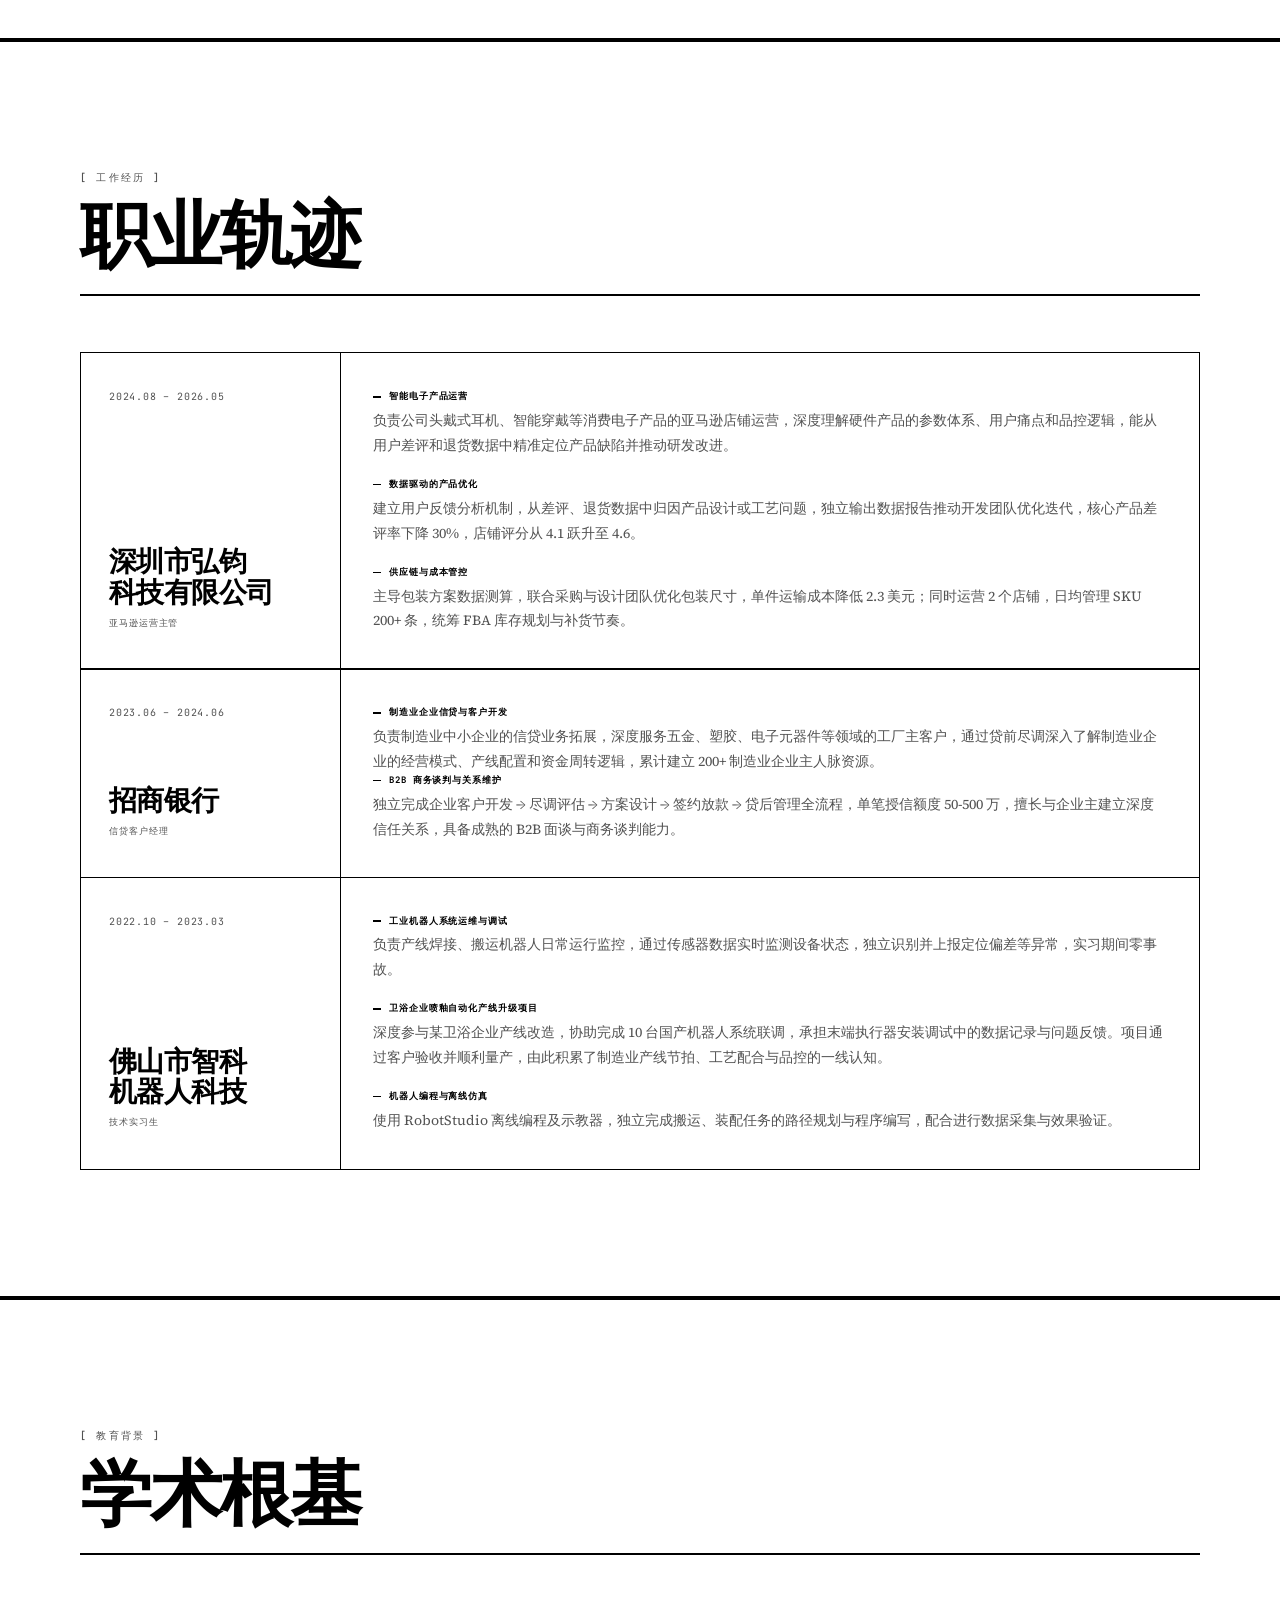
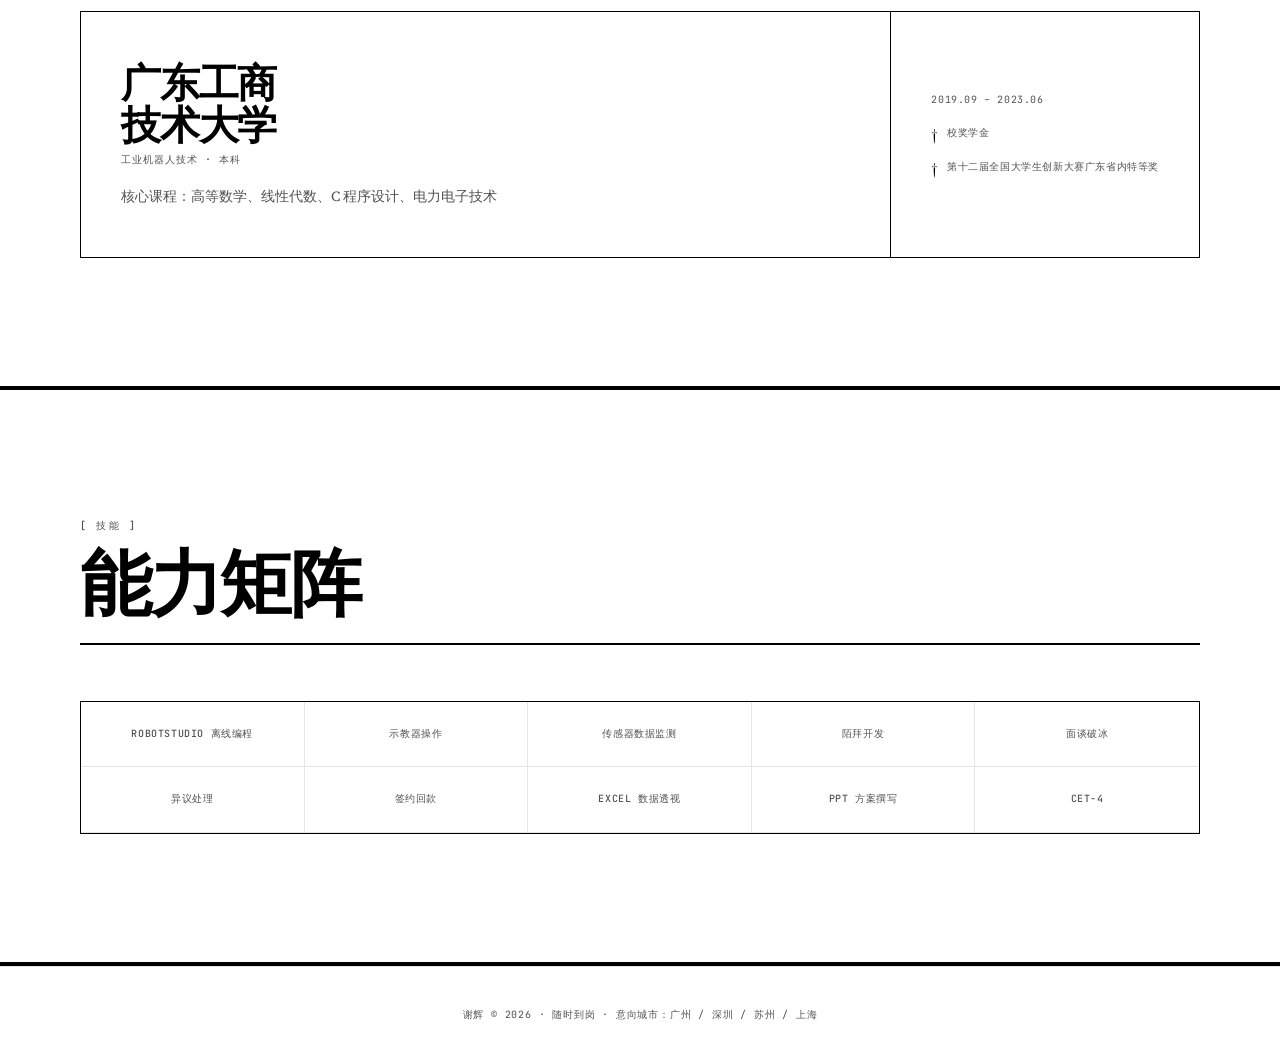
==== commit 2adcb0ac: "Rename university" ====
--- a/index.html
+++ b/index.html
@@ -818,7 +818,7 @@
     <h2 class="section-headline">学术根基</h2>
     <div class="edu-card">
       <div class="edu-body">
-        <h3 class="edu-school">广东工商<br>职业技术大学</h3>
+        <h3 class="edu-school">广东工商<br>技术大学</h3>
         <p class="edu-major-tag">工业机器人技术 &middot; 本科</p>
         <p class="edu-details">
           核心课程：高等数学、线性代数、C 程序设计、电力电子技术
